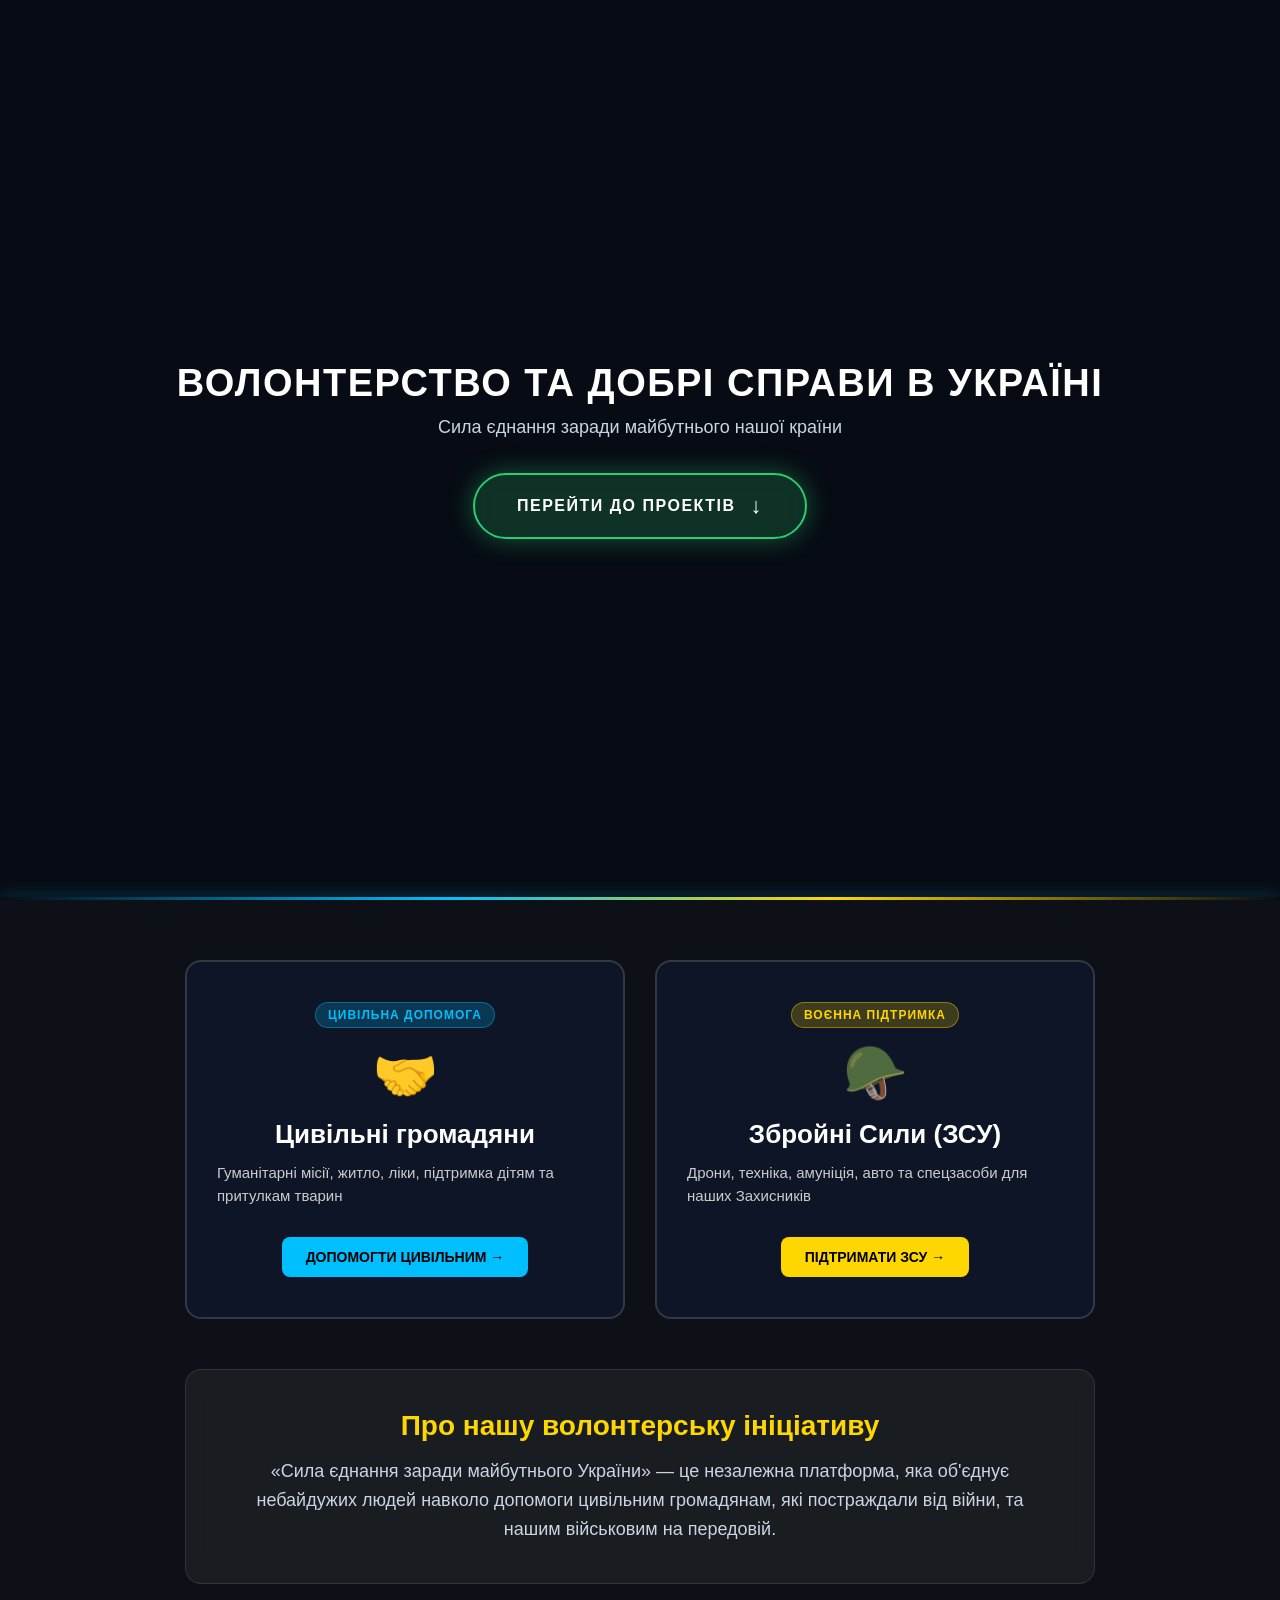
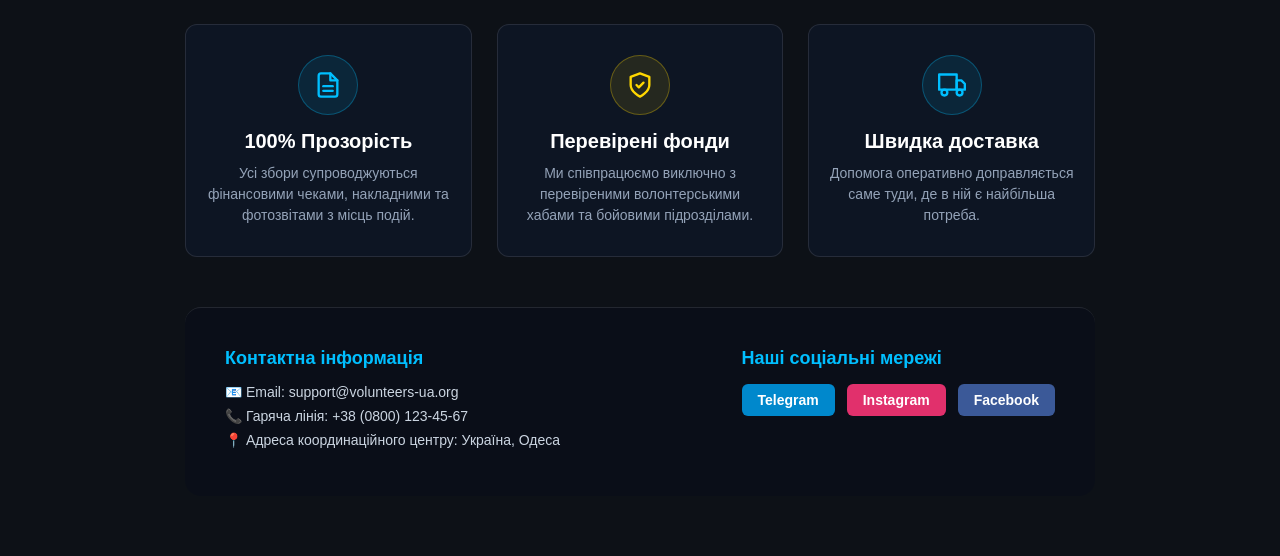
==== index.html @ 137ff2c7 "Add the main site" ====
<!DOCTYPE html>
<html lang="uk">
<head>
    <meta charset="UTF-8">
    <meta name="viewport" content="width=device-width, initial-scale=1.0">
    <title>Волонтерство та добрі справи в Україні</title>
    <link rel="stylesheet" href="style.css">
</head>
<body>

    <section class="hero-section">
        <div class="video-container">
            <iframe src="https://www.youtube.com/embed/ZQvQkQP77g0?autoplay=1&mute=1&loop=1&playlist=ZQvQkQP77g0&controls=0&showinfo=0&rel=0&iv_load_policy=3&disablekb=1" title="Відео підтримки" frameborder="0" allow="accelerometer; autoplay; clipboard-write; encrypted-media; gyroscope; picture-in-picture" allowfullscreen></iframe>
        </div>
        <div class="video-overlay"></div>
        <div class="hero-content">
            <h1>ВОЛОНТЕРСТВО ТА ДОБРІ СПРАВИ В УКРАЇНІ</h1>
            <p>Сила єднання заради майбутнього нашої країни</p>
            
            <a href="#main-content" class="scroll-down-btn">
                <span>ПЕРЕЙТИ ДО ПРОЕКТІВ</span>
                <div class="scroll-arrow-icon">↓</div>
            </a>
        </div>

        <div class="section-divider"></div>
    </section>

    <div id="main-content" class="about-project-section">
        
        <!-- Боковые фиксированные фотопанели -->
        <div class="side-image left-side-img"></div>
        <div class="side-image right-side-img"></div>

        <div class="choice-container">
            <a href="civilian.html" class="choice-card civilian">
                <div class="card-badge">ЦИВІЛЬНА ДОПОМОГА</div>
                <div class="choice-icon">🤝</div>
                <h2>Цивільні громадяни</h2>
                <p>Гуманітарні місії, житло, ліки, підтримка дітям та притулкам тварин</p>
                <span class="btn-choice">ДОПОМОГТИ ЦИВІЛЬНИМ →</span>
            </a>

            <a href="military.html" class="choice-card military">
                <div class="card-badge gold">ВОЄННА ПІДТРИМКА</div>
                <div class="choice-icon">🪖</div>
                <h2>Збройні Сили (ЗСУ)</h2>
                <p>Дрони, техніка, амуніція, авто та спецзасоби для наших Захисників</p>
                <span class="btn-choice gold">ПІДТРИМАТИ ЗСУ →</span>
            </a>
        </div>

        <div class="project-info-card">
            <h2>Про нашу волонтерську ініціативу</h2>
            <p class="project-mission">«Сила єднання заради майбутнього України» — це незалежна платформа, яка об'єднує небайдужих людей навколо допомоги цивільним громадянам, які постраждали від війни, та нашим військовим на передовій.</p>
        </div>

        <div class="trust-features-grid">
            <div class="trust-box">
                <div class="trust-icon-wrapper">
                    <svg class="trust-svg" viewBox="0 0 24 24" fill="none" stroke="currentColor" stroke-width="2" stroke-linecap="round" stroke-linejoin="round">
                        <path d="M14 2H6a2 2 0 0 0-2 2v16a2 2 0 0 0 2 2h12a2 2 0 0 0 2-2V8z"></path>
                        <polyline points="14 2 14 8 20 8"></polyline>
                        <line x1="16" y1="13" x2="8" y2="13"></line>
                        <line x1="16" y1="17" x2="8" y2="17"></line>
                    </svg>
                </div>
                <h3>100% Прозорість</h3>
                <p>Усі збори супроводжуються фінансовими чеками, накладними та фотозвітами з місць подій.</p>
            </div>

            <div class="trust-box">
                <div class="trust-icon-wrapper gold-theme">
                    <svg class="trust-svg" viewBox="0 0 24 24" fill="none" stroke="currentColor" stroke-width="2" stroke-linecap="round" stroke-linejoin="round">
                        <path d="M12 22s8-4 8-10V5l-8-3-8 3v7c0 6 8 10 8 10z"></path>
                        <polyline points="9 12 11 14 15 10"></polyline>
                    </svg>
                </div>
                <h3>Перевірені фонди</h3>
                <p>Ми співпрацюємо виключно з перевіреними волонтерськими хабами та бойовими підрозділами.</p>
            </div>

            <div class="trust-box">
                <div class="trust-icon-wrapper">
                    <svg class="trust-svg" viewBox="0 0 24 24" fill="none" stroke="currentColor" stroke-width="2" stroke-linecap="round" stroke-linejoin="round">
                        <rect x="1" y="3" width="15" height="13"></rect>
                        <polygon points="16 8 20 8 23 11 23 16 16 16 16 8"></polygon>
                        <circle cx="5.5" cy="18.5" r="2.5"></circle>
                        <circle cx="18.5" cy="18.5" r="2.5"></circle>
                    </svg>
                </div>
                <h3>Швидка доставка</h3>
                <p>Допомога оперативно доправляється саме туди, де в ній є найбільша потреба.</p>
            </div>
        </div>

        <footer class="site-footer">
            <div class="footer-col">
                <h3>Контактна інформація</h3>
                <p>📧 Email: support@volunteers-ua.org</p>
                <p>📞 Гаряча лінія: +38 (0800) 123-45-67</p>
                <p>📍 Адреса координаційного центру: Україна, Одеса</p>
            </div>
            <div class="footer-col">
                <h3>Наші соціальні мережі</h3>
                <div class="social-links">
                    <a href="#" class="social-btn telegram">Telegram</a>
                    <a href="#" class="social-btn instagram">Instagram</a>
                    <a href="#" class="social-btn facebook">Facebook</a>
                </div>
            </div>
        </footer>

    </div>

</body>
</html>
---- style.css ----
* {
    box-sizing: border-box;
    margin: 0;
    padding: 0;
}

html {
    scroll-behavior: smooth;
}

body {
    font-family: 'Segoe UI', Tahoma, Geneva, Verdana, sans-serif;
    background-color: #0d1117;
    color: #fff;
    overflow-x: hidden;
}

.hero-section {
    position: relative;
    width: 100%;
    min-height: 100vh;
    display: flex;
    flex-direction: column;
    justify-content: center;
    align-items: center;
    text-align: center;
    padding: 40px 20px;
    background-color: #000;
    overflow: hidden;
}

.video-container {
    position: absolute;
    top: 50%;
    left: 50%;
    transform: translate(-50%, -50%);
    width: 100vw;
    height: 56.25vw;
    min-height: 100%;
    min-width: 177.77vh;
    pointer-events: none;
    z-index: 0;
}

.video-container iframe {
    width: 100%;
    height: 100%;
}

.video-overlay {
    position: absolute;
    top: 0;
    left: 0;
    width: 100%;
    height: 100%;
    background: rgba(10, 16, 26, 0.78);
    z-index: 1;
}

.hero-content {
    position: relative;
    z-index: 2;
    max-width: 1200px;
    width: 100%;
}

.hero-content h1 {
    font-size: 38px;
    margin-bottom: 12px;
    letter-spacing: 1.5px;
    text-transform: uppercase;
}

.hero-content p {
    font-size: 18px;
    color: #cbd5e1;
    margin-bottom: 35px;
}

.scroll-down-btn {
    display: inline-flex;
    align-items: center;
    gap: 15px;
    padding: 18px 42px;
    background: rgba(46, 204, 113, 0.2);
    border: 2px solid #2ecc71;
    color: #fff;
    text-decoration: none;
    border-radius: 40px;
    font-weight: bold;
    font-size: 16px;
    letter-spacing: 1.5px;
    backdrop-filter: blur(10px);
    transition: all 0.3s ease;
    box-shadow: 0 0 25px rgba(46, 204, 113, 0.4);
}

.scroll-arrow-icon {
    font-size: 22px;
    animation: bounceArrow 1.5s infinite;
}

@keyframes bounceArrow {
    0%, 100% { transform: translateY(0); }
    50% { transform: translateY(6px); }
}

.scroll-down-btn:hover {
    background: rgba(46, 204, 113, 0.45);
    box-shadow: 0 0 35px rgba(46, 204, 113, 0.8);
    transform: translateY(-4px);
    border-color: #27ae60;
}

.section-divider {
    position: absolute;
    bottom: 0;
    left: 0;
    width: 100%;
    height: 3px;
    z-index: 3;
    background: linear-gradient(90deg, transparent 0%, #00bfff 35%, #ffd700 65%, transparent 100%);
    box-shadow: 0 0 15px rgba(0, 191, 255, 0.6);
}
.about-project-section {
    position: relative;
    max-width: 950px; 
    margin: 0 auto;
    padding: 60px 20px;
    color: #fff;
}
@keyframes leftSideSlideshow {
    0%, 28% {
        background-image: url('1309804-529399-1287x836.jpg');
        opacity: 0.95;
    }
    31%, 33% {
        opacity: 0.2;
    }
    34%, 61% {
        background-image: url('images.jpg');
        opacity: 0.95;
    }
    64%, 66% {
        opacity: 0.2;
    }
    67%, 97% {
        background-image: url('війна.jpg');
        opacity: 0.95;
    }
    99%, 100% {
        opacity: 0.95;
        background-image: url('1309804-529399-1287x836.jpg');
    }
}
@keyframes rightSideSlideshow {
    0%, 28% {
        background-image: url('4383226683_w1280_h640_4383226683.webp');
        opacity: 0.95;
    }
    31%, 33% {
        opacity: 0.2;
    }
    34%, 61% {
        background-image: url('434002153.webp');
        opacity: 0.95;
    }
    64%, 66% {
        opacity: 0.2;
    }
    67%, 97% {
        background-image: url('vrsou4t0odgo5kuojvh3p1e5mtmgdxtt.webp');
        opacity: 0.95;
    }
    99%, 100% {
        opacity: 0.95;
        background-image: url('4383226683_w1280_h640_4383226683.webp');
    }
}
.side-image {
    position: absolute;
    top: 60px;
    width: 240px;
    height: 850px;
    background-size: cover;
    background-position: center;
    border-radius: 20px;
    border: 2px solid rgba(255, 255, 255, 0.2);
    box-shadow: 0 15px 40px rgba(0,0,0,0.7);
    z-index: 5;
    transition: opacity 0.6s ease-in-out;
}

.left-side-img {
    left: -270px; /* Аккуратный отступ слева от центра */
    border-color: rgba(0, 191, 255, 0.6);
    animation: leftSideSlideshow 12s infinite ease-in-out;
}

.right-side-img {
    right: -270px; /* Аккуратный отступ справа от центра */
    border-color: rgba(255, 215, 0, 0.6);
    animation: rightSideSlideshow 12s infinite ease-in-out;
}

.choice-container {
    display: flex;
    gap: 30px;
    justify-content: center;
    margin-bottom: 50px;
    position: relative;
    z-index: 3;
}

.choice-card {
    flex: 1;
    background: rgba(15, 23, 42, 0.85);
    backdrop-filter: blur(12px);
    border: 2px solid rgba(255, 255, 255, 0.15);
    border-radius: 16px;
    padding: 40px 30px;
    text-decoration: none;
    color: #fff;
    display: flex;
    flex-direction: column;
    align-items: center;
    transition: all 0.4s ease;
}

.choice-card.civilian:hover {
    transform: scale(1.03) translateY(-5px);
    border-color: #00bfff;
    background: rgba(0, 30, 50, 0.9);
    box-shadow: 0 0 35px rgba(0,191,255,0.6);
}

.choice-card.military:hover {
    transform: scale(1.03) translateY(-5px);
    border-color: #ffd700;
    background: rgba(50, 40, 10, 0.9);
    box-shadow: 0 0 35px rgba(255,215,0,0.6);
}

.card-badge {
    font-size: 12px;
    font-weight: bold;
    letter-spacing: 1px;
    background: rgba(0, 191, 255, 0.2);
    color: #00bfff;
    padding: 5px 12px;
    border-radius: 20px;
    margin-bottom: 15px;
    border: 1px solid rgba(0, 191, 255, 0.4);
}

.card-badge.gold {
    background: rgba(255, 215, 0, 0.2);
    color: #ffd700;
    border: 1px solid rgba(255, 215, 0, 0.4);
}

.choice-icon {
    font-size: 52px;
    margin-bottom: 15px;
}

.choice-card h2 {
    font-size: 26px;
    margin-bottom: 12px;
}

.choice-card p {
    font-size: 15px;
    color: #ccc;
    line-height: 1.5;
    margin-bottom: 30px;
}

.btn-choice {
    margin-top: auto;
    padding: 12px 24px;
    background: #00bfff;
    color: #000;
    font-weight: bold;
    border-radius: 8px;
    font-size: 14px;
}

.btn-choice.gold {
    background: #ffd700;
}

.project-info-card {
    background: rgba(255, 255, 255, 0.05);
    backdrop-filter: blur(12px);
    border: 1px solid rgba(255, 255, 255, 0.1);
    border-radius: 16px;
    padding: 40px;
    text-align: center;
    margin-bottom: 40px;
}

.project-info-card h2 {
    font-size: 28px;
    margin-bottom: 15px;
    color: #ffd700;
}

.project-mission {
    font-size: 18px;
    color: #cbd5e1;
    line-height: 1.6;
    max-width: 900px;
    margin: 0 auto;
}

.trust-features-grid {
    display: flex;
    gap: 25px;
    margin-bottom: 50px;
}

.trust-box {
    flex: 1;
    background: rgba(15, 23, 42, 0.7);
    border: 1px solid rgba(255, 255, 255, 0.1);
    border-radius: 12px;
    padding: 30px 20px;
    text-align: center;
}

.trust-icon-wrapper {
    width: 60px;
    height: 60px;
    margin: 0 auto 15px auto;
    background: rgba(0, 191, 255, 0.1);
    border: 1px solid rgba(0, 191, 255, 0.3);
    border-radius: 50%;
    display: flex;
    align-items: center;
    justify-content: center;
    transition: 0.3s ease;
}

.trust-icon-wrapper.gold-theme {
    background: rgba(255, 215, 0, 0.1);
    border: 1px solid rgba(255, 215, 0, 0.3);
}

.trust-svg {
    width: 28px;
    height: 28px;
    stroke: #00bfff;
}

.gold-theme .trust-svg {
    stroke: #ffd700;
}

.trust-box:hover .trust-icon-wrapper {
    transform: scale(1.1);
    box-shadow: 0 0 20px rgba(0, 191, 255, 0.4);
}

.trust-box:hover .gold-theme {
    box-shadow: 0 0 20px rgba(255, 215, 0, 0.4);
}

.trust-box h3 {
    font-size: 20px;
    margin-bottom: 10px;
}

.trust-box p {
    font-size: 14px;
    color: #94a3b8;
    line-height: 1.5;
}

.site-footer {
    display: flex;
    justify-content: space-between;
    background: rgba(10, 15, 25, 0.9);
    border-top: 1px solid rgba(255, 255, 255, 0.1);
    padding: 40px;
    border-radius: 16px;
    gap: 30px;
}

.footer-col h3 {
    font-size: 18px;
    margin-bottom: 15px;
    color: #00bfff;
}

.footer-col p {
    font-size: 14px;
    color: #cbd5e1;
    margin-bottom: 8px;
}

.social-links {
    display: flex;
    gap: 12px;
}

.social-btn {
    text-decoration: none;
    padding: 8px 16px;
    border-radius: 6px;
    font-size: 14px;
    font-weight: bold;
    color: #fff;
    transition: 0.3s;
}

.social-btn.telegram { background-color: #0088cc; }
.social-btn.instagram { background-color: #e1306c; }
.social-btn.facebook { background-color: #3b5998; }

.social-btn:hover {
    opacity: 0.85;
    transform: translateY(-2px);
}

/* Снизили порог до 1400px, чтобы картинки держались на экранах ноутбуков при 100% */
@media screen and (max-width: 1400px) {
    .side-image {
        display: none;
    }
}

@media screen and (max-width: 768px) {
    .choice-container,
    .trust-features-grid,
    .site-footer {
        flex-direction: column;
    }
}
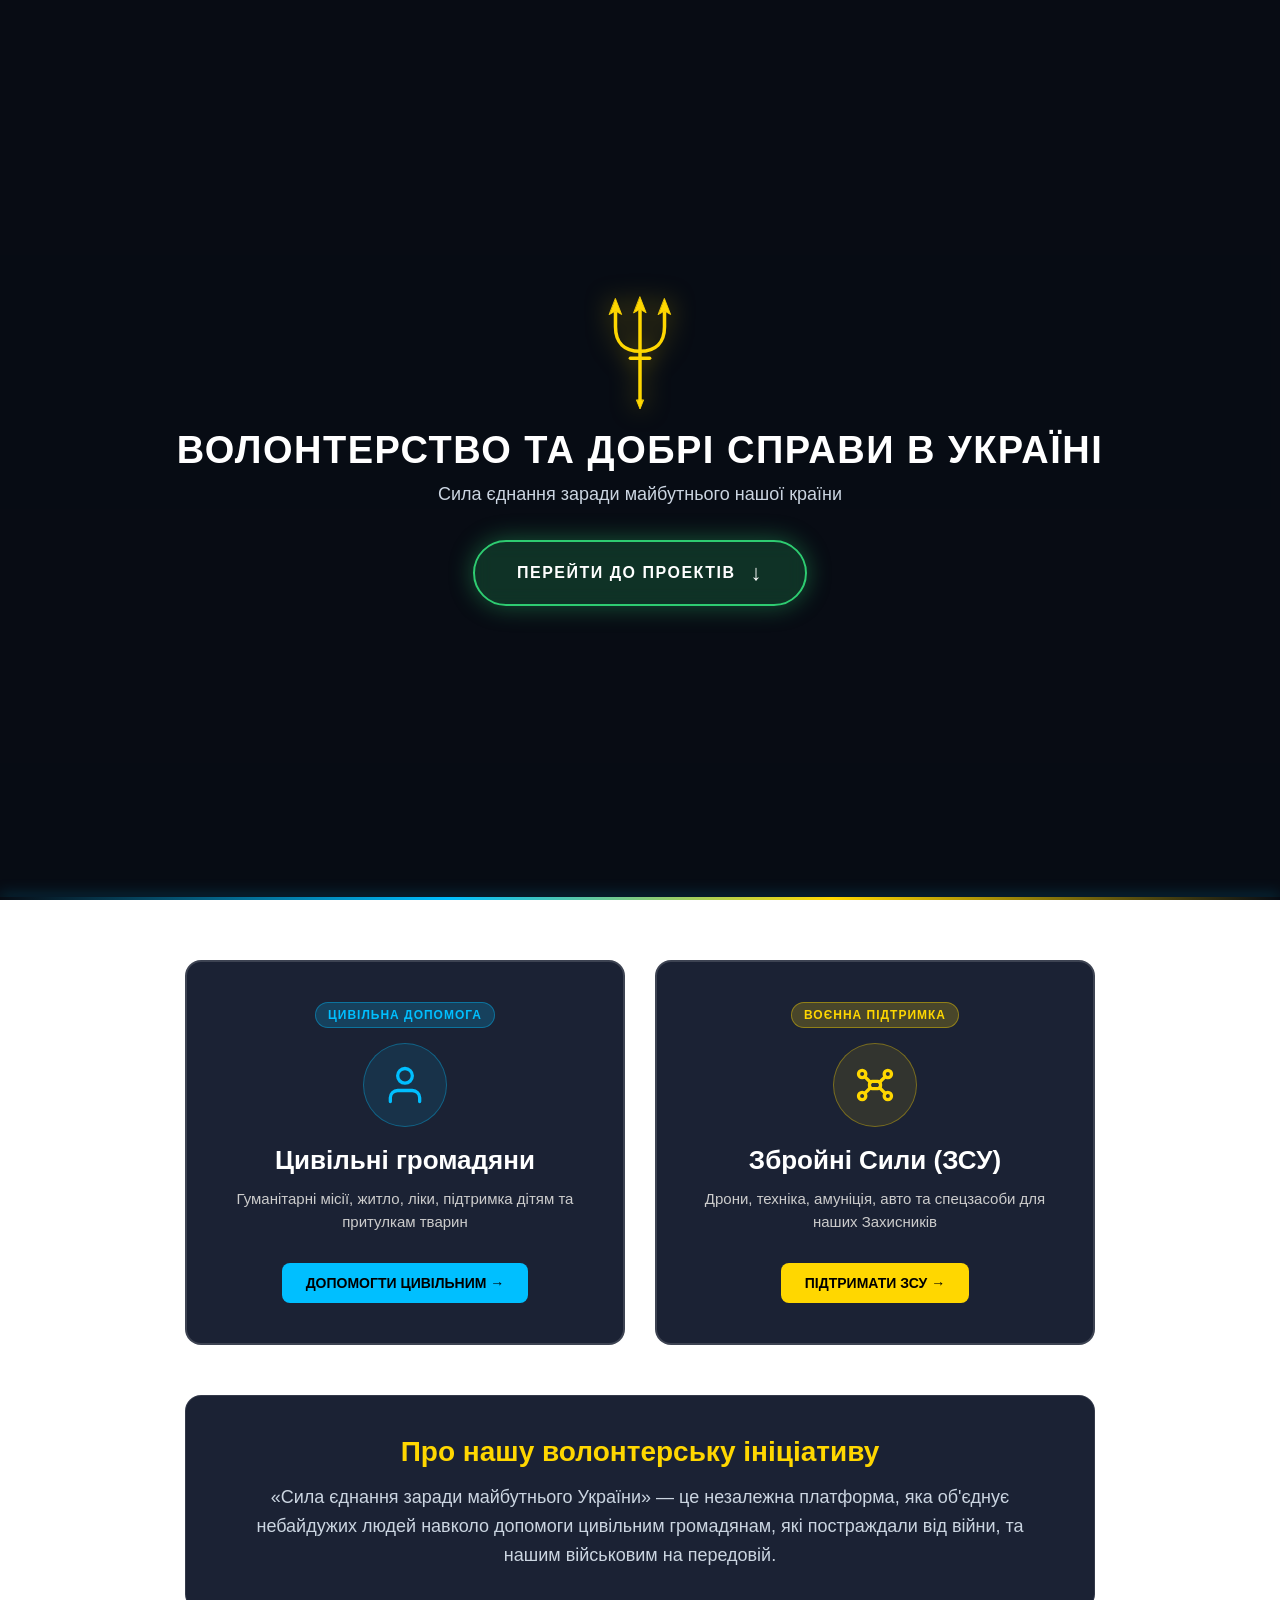
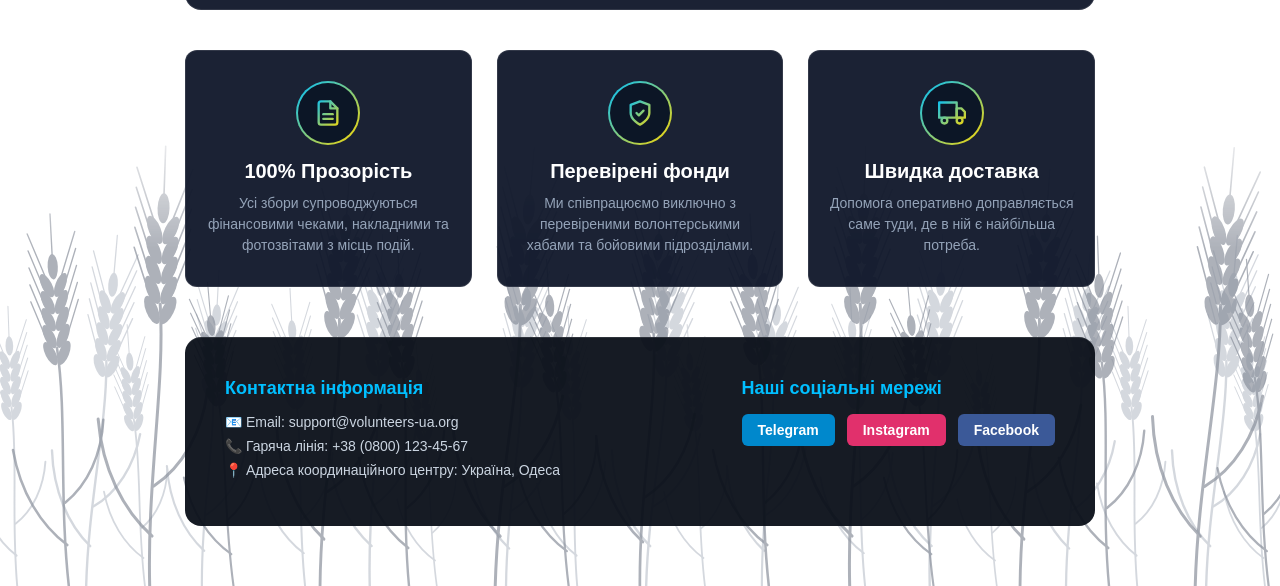
==== commit ff0a3aa3: "Update project: side image sliders and styles finalized" ====
--- a/index.html
+++ b/index.html
@@ -10,13 +10,28 @@
 
     <section class="hero-section">
         <div class="video-container">
-            <iframe src="https://www.youtube.com/embed/ZQvQkQP77g0?autoplay=1&mute=1&loop=1&playlist=ZQvQkQP77g0&controls=0&showinfo=0&rel=0&iv_load_policy=3&disablekb=1" title="Відео підтримки" frameborder="0" allow="accelerometer; autoplay; clipboard-write; encrypted-media; gyroscope; picture-in-picture" allowfullscreen></iframe>
+            <video class="hero-video" src="videoplayback.mp4" autoplay muted loop playsinline></video>
+            <div class="video-shield"></div>
+            <div class="video-loader-plug"></div>
         </div>
+
         <div class="video-overlay"></div>
         <div class="hero-content">
+            <div class="hero-emblem">
+                <svg viewBox="0 0 80 132" fill="none" stroke="currentColor" stroke-width="4" stroke-linecap="round" stroke-linejoin="round" aria-label="Тризуб">
+                    <path d="M40 18V122"></path>
+                    <path d="M40 64C22 64 12 54 12 36V20"></path>
+                    <path d="M40 64C58 64 68 54 68 36V20"></path>
+                    <path d="M29 72H51"></path>
+                    <path d="M40 2L47 20L40 16L33 20Z" fill="currentColor" stroke-width="1"></path>
+                    <path d="M12 4L19 22L12 18L5 22Z" fill="currentColor" stroke-width="1"></path>
+                    <path d="M68 4L75 22L68 18L61 22Z" fill="currentColor" stroke-width="1"></path>
+                    <path d="M36 120L40 130L44 120Z" fill="currentColor" stroke-width="1"></path>
+                </svg>
+            </div>
             <h1>ВОЛОНТЕРСТВО ТА ДОБРІ СПРАВИ В УКРАЇНІ</h1>
             <p>Сила єднання заради майбутнього нашої країни</p>
-            
+
             <a href="#main-content" class="scroll-down-btn">
                 <span>ПЕРЕЙТИ ДО ПРОЕКТІВ</span>
                 <div class="scroll-arrow-icon">↓</div>
@@ -27,23 +42,47 @@
     </section>
 
     <div id="main-content" class="about-project-section">
-        
-        <!-- Боковые фиксированные фотопанели -->
-        <div class="side-image left-side-img"></div>
-        <div class="side-image right-side-img"></div>
+
+        <div class="wheat-bg">
+            <div class="wheat-layer wheat-back"></div>
+            <div class="wheat-layer wheat-front"></div>
+        </div>
+
+        <div class="side-image left-side-img">
+            <img src="b7m7uj---c1250x656x0sx23s--9a4e9109241ed51bf35db91b000b8a39.jpg" class="slide" style="--i:0; --dir:1;">
+            <img src="Картинка-волонтерство.jpg" class="slide" style="--i:1; --dir:1;">
+        </div>
+
+        <div class="side-image right-side-img">
+            <img src="434002153.png" class="slide" style="--i:0; --dir:-1;">
+            <img src="4340021.png" class="slide" style="--i:1; --dir:-1;">
+        </div>
 
         <div class="choice-container">
             <a href="civilian.html" class="choice-card civilian">
                 <div class="card-badge">ЦИВІЛЬНА ДОПОМОГА</div>
-                <div class="choice-icon">🤝</div>
+                <div class="choice-icon-circle">
+                    <svg class="choice-svg" viewBox="0 0 24 24" fill="none" stroke="currentColor" stroke-width="1.8" stroke-linecap="round" stroke-linejoin="round">
+                        <path d="M20 21v-2a4 4 0 0 0-4-4H8a4 4 0 0 0-4 4v2"></path>
+                        <circle cx="12" cy="7" r="4"></circle>
+                    </svg>
+                </div>
                 <h2>Цивільні громадяни</h2>
                 <p>Гуманітарні місії, житло, ліки, підтримка дітям та притулкам тварин</p>
                 <span class="btn-choice">ДОПОМОГТИ ЦИВІЛЬНИМ →</span>
             </a>
-
             <a href="military.html" class="choice-card military">
                 <div class="card-badge gold">ВОЄННА ПІДТРИМКА</div>
-                <div class="choice-icon">🪖</div>
+                <div class="choice-icon-circle gold-theme">
+                    <svg class="choice-svg" viewBox="0 0 24 24" fill="none" stroke="currentColor" stroke-width="1.8" stroke-linecap="round" stroke-linejoin="round">
+                        <rect x="9" y="10" width="6" height="4" rx="1.5"></rect>
+                        <path d="M9.5 10.5L6.4 7.4M14.5 10.5l3.1-3.1M9.5 13.5l-3.1 3.1M14.5 13.5l3.1 3.1"></path>
+                        <circle cx="5" cy="6" r="2"></circle>
+                        <circle cx="19" cy="6" r="2"></circle>
+                        <circle cx="5" cy="18" r="2"></circle>
+                        <circle cx="19" cy="18" r="2"></circle>
+                    </svg>
+                </div>
                 <h2>Збройні Сили (ЗСУ)</h2>
                 <p>Дрони, техніка, амуніція, авто та спецзасоби для наших Захисників</p>
                 <span class="btn-choice gold">ПІДТРИМАТИ ЗСУ →</span>
@@ -55,10 +94,19 @@
             <p class="project-mission">«Сила єднання заради майбутнього України» — це незалежна платформа, яка об'єднує небайдужих людей навколо допомоги цивільним громадянам, які постраждали від війни, та нашим військовим на передовій.</p>
         </div>
 
+        <svg width="0" height="0" style="position:absolute" aria-hidden="true">
+            <defs>
+                <linearGradient id="uaGradient" gradientUnits="userSpaceOnUse" x1="0" y1="0" x2="24" y2="24">
+                    <stop offset="0%" stop-color="#00bfff"/>
+                    <stop offset="100%" stop-color="#ffd700"/>
+                </linearGradient>
+            </defs>
+        </svg>
+
         <div class="trust-features-grid">
             <div class="trust-box">
                 <div class="trust-icon-wrapper">
-                    <svg class="trust-svg" viewBox="0 0 24 24" fill="none" stroke="currentColor" stroke-width="2" stroke-linecap="round" stroke-linejoin="round">
+                    <svg class="trust-svg" viewBox="0 0 24 24" fill="none" stroke-width="2" stroke-linecap="round" stroke-linejoin="round">
                         <path d="M14 2H6a2 2 0 0 0-2 2v16a2 2 0 0 0 2 2h12a2 2 0 0 0 2-2V8z"></path>
                         <polyline points="14 2 14 8 20 8"></polyline>
                         <line x1="16" y1="13" x2="8" y2="13"></line>
@@ -70,8 +118,8 @@
             </div>
 
             <div class="trust-box">
-                <div class="trust-icon-wrapper gold-theme">
-                    <svg class="trust-svg" viewBox="0 0 24 24" fill="none" stroke="currentColor" stroke-width="2" stroke-linecap="round" stroke-linejoin="round">
+                <div class="trust-icon-wrapper">
+                    <svg class="trust-svg" viewBox="0 0 24 24" fill="none" stroke-width="2" stroke-linecap="round" stroke-linejoin="round">
                         <path d="M12 22s8-4 8-10V5l-8-3-8 3v7c0 6 8 10 8 10z"></path>
                         <polyline points="9 12 11 14 15 10"></polyline>
                     </svg>
@@ -82,7 +130,7 @@
 
             <div class="trust-box">
                 <div class="trust-icon-wrapper">
-                    <svg class="trust-svg" viewBox="0 0 24 24" fill="none" stroke="currentColor" stroke-width="2" stroke-linecap="round" stroke-linejoin="round">
+                    <svg class="trust-svg" viewBox="0 0 24 24" fill="none" stroke-width="2" stroke-linecap="round" stroke-linejoin="round">
                         <rect x="1" y="3" width="15" height="13"></rect>
                         <polygon points="16 8 20 8 23 11 23 16 16 16 16 8"></polygon>
                         <circle cx="5.5" cy="18.5" r="2.5"></circle>
@@ -110,8 +158,6 @@
                 </div>
             </div>
         </footer>
-
     </div>
-
 </body>
 </html>
--- a/style.css
+++ b/style.css
@@ -30,21 +30,57 @@
 }
 
 .video-container {
+    --video-length: 91.4s;
+    --video-delay: 0s;
     position: absolute;
     top: 50%;
     left: 50%;
     transform: translate(-50%, -50%);
     width: 100vw;
     height: 56.25vw;
-    min-height: 100%;
+    min-height: 120%;
     min-width: 177.77vh;
     pointer-events: none;
     z-index: 0;
-}
-
-.video-container iframe {
+    overflow: hidden;
+}
+
+.video-container video {
     width: 100%;
     height: 100%;
+    object-fit: cover;
+    transform: scale(1.15);
+    pointer-events: none;
+}
+
+.video-shield {
+    position: absolute;
+    top: 0;
+    left: 0;
+    width: 100%;
+    height: 100%;
+    z-index: 2;
+    pointer-events: none;
+}
+
+.video-loader-plug {
+    position: absolute;
+    top: 0;
+    left: 0;
+    width: 100%;
+    height: 100%;
+    background-color: #000;
+    z-index: 10;
+    pointer-events: none;
+    animation: videoFade var(--video-length) linear var(--video-delay) infinite;
+    animation-fill-mode: backwards;
+}
+
+@keyframes videoFade {
+    0%     { opacity: 1; animation-timing-function: ease-in-out; }
+    2.2%   { opacity: 0; }
+    97.8%  { opacity: 0; animation-timing-function: ease-in-out; }
+    100%   { opacity: 1; }
 }
 
 .video-overlay {
@@ -62,6 +98,19 @@
     z-index: 2;
     max-width: 1200px;
     width: 100%;
+}
+
+.hero-emblem {
+    width: 70px;
+    height: 116px;
+    margin: 0 auto 18px auto;
+    color: #ffd700;
+    filter: drop-shadow(0 0 12px rgba(255, 215, 0, 0.5));
+}
+
+.hero-emblem svg {
+    width: 100%;
+    height: 100%;
 }
 
 .hero-content h1 {
@@ -122,85 +171,77 @@
     background: linear-gradient(90deg, transparent 0%, #00bfff 35%, #ffd700 65%, transparent 100%);
     box-shadow: 0 0 15px rgba(0, 191, 255, 0.6);
 }
+
 .about-project-section {
     position: relative;
-    max-width: 950px; 
+    max-width: 950px;
     margin: 0 auto;
     padding: 60px 20px;
     color: #fff;
-}
-@keyframes leftSideSlideshow {
-    0%, 28% {
-        background-image: url('1309804-529399-1287x836.jpg');
-        opacity: 0.95;
-    }
-    31%, 33% {
-        opacity: 0.2;
-    }
-    34%, 61% {
-        background-image: url('images.jpg');
-        opacity: 0.95;
-    }
-    64%, 66% {
-        opacity: 0.2;
-    }
-    67%, 97% {
-        background-image: url('війна.jpg');
-        opacity: 0.95;
-    }
-    99%, 100% {
-        opacity: 0.95;
-        background-image: url('1309804-529399-1287x836.jpg');
-    }
-}
-@keyframes rightSideSlideshow {
-    0%, 28% {
-        background-image: url('4383226683_w1280_h640_4383226683.webp');
-        opacity: 0.95;
-    }
-    31%, 33% {
-        opacity: 0.2;
-    }
-    34%, 61% {
-        background-image: url('434002153.webp');
-        opacity: 0.95;
-    }
-    64%, 66% {
-        opacity: 0.2;
-    }
-    67%, 97% {
-        background-image: url('vrsou4t0odgo5kuojvh3p1e5mtmgdxtt.webp');
-        opacity: 0.95;
-    }
-    99%, 100% {
-        opacity: 0.95;
-        background-image: url('4383226683_w1280_h640_4383226683.webp');
-    }
-}
+    isolation: isolate;
+    view-timeline-name: --main;
+    view-timeline-axis: block;
+}
+
 .side-image {
+    --n: 2;
+    --step: 3s;
     position: absolute;
     top: 60px;
-    width: 240px;
-    height: 850px;
-    background-size: cover;
-    background-position: center;
+    width: 465px;
+    height: 936px;
     border-radius: 20px;
     border: 2px solid rgba(255, 255, 255, 0.2);
     box-shadow: 0 15px 40px rgba(0,0,0,0.7);
+    overflow: hidden;
+    background: #0d1117;
     z-index: 5;
-    transition: opacity 0.6s ease-in-out;
-}
-
-.left-side-img {
-    left: -270px; /* Аккуратный отступ слева от центра */
-    border-color: rgba(0, 191, 255, 0.6);
-    animation: leftSideSlideshow 12s infinite ease-in-out;
-}
-
-.right-side-img {
-    right: -270px; /* Аккуратный отступ справа от центра */
-    border-color: rgba(255, 215, 0, 0.6);
-    animation: rightSideSlideshow 12s infinite ease-in-out;
+}
+
+.left-side-img  { left: -456px;  border-color: rgba(0, 191, 255, 0.6); }
+.right-side-img { right: -456px; border-color: rgba(255, 215, 0, 0.6); }
+
+@keyframes panelFromLeft {
+    from { opacity: 0; transform: translateX(-350px); }
+    to   { opacity: 1; transform: translateX(0); }
+}
+
+@keyframes panelFromRight {
+    from { opacity: 0; transform: translateX(350px); }
+    to   { opacity: 1; transform: translateX(0); }
+}
+
+@supports (animation-timeline: view()) {
+    .left-side-img {
+        animation: panelFromLeft linear both;
+        animation-timeline: --main;
+        animation-range: entry 0% entry 100%;
+    }
+
+    .right-side-img {
+        animation: panelFromRight linear both;
+        animation-timeline: --main;
+        animation-range: entry 0% entry 100%;
+    }
+}
+
+.slide {
+    position: absolute;
+    inset: 0;
+    width: 100%;
+    height: 100%;
+    object-fit: cover;
+    opacity: 0;
+    animation: slideShow2 calc(var(--n) * var(--step)) ease-in-out infinite;
+    animation-delay: calc(var(--i) * var(--step));
+}
+
+@keyframes slideShow2 {
+    0%      { opacity: 0; transform: translateX(calc(var(--dir) * -40px)); }
+    15%     { opacity: 1; transform: translateX(0); }
+    50%     { opacity: 1; transform: translateX(0); }
+    65%     { opacity: 0; transform: translateX(calc(var(--dir) * 40px)); }
+    100%    { opacity: 0; transform: translateX(calc(var(--dir) * 40px)); }
 }
 
 .choice-container {
@@ -224,6 +265,7 @@
     display: flex;
     flex-direction: column;
     align-items: center;
+    text-align: center;
     transition: all 0.4s ease;
 }
 
@@ -259,9 +301,39 @@
     border: 1px solid rgba(255, 215, 0, 0.4);
 }
 
-.choice-icon {
-    font-size: 52px;
-    margin-bottom: 15px;
+.choice-icon-circle {
+    width: 84px;
+    height: 84px;
+    margin-bottom: 18px;
+    background: rgba(0, 191, 255, 0.1);
+    border: 1px solid rgba(0, 191, 255, 0.35);
+    border-radius: 50%;
+    display: flex;
+    align-items: center;
+    justify-content: center;
+    color: #00bfff;
+    transition: 0.3s ease;
+}
+
+.choice-icon-circle.gold-theme {
+    background: rgba(255, 215, 0, 0.1);
+    border: 1px solid rgba(255, 215, 0, 0.35);
+    color: #ffd700;
+}
+
+.choice-svg {
+    width: 44px;
+    height: 44px;
+}
+
+.choice-card.civilian:hover .choice-icon-circle {
+    transform: scale(1.1);
+    box-shadow: 0 0 22px rgba(0, 191, 255, 0.5);
+}
+
+.choice-card.military:hover .choice-icon-circle {
+    transform: scale(1.1);
+    box-shadow: 0 0 22px rgba(255, 215, 0, 0.5);
 }
 
 .choice-card h2 {
@@ -330,40 +402,29 @@
 }
 
 .trust-icon-wrapper {
-    width: 60px;
-    height: 60px;
+    width: 64px;
+    height: 64px;
     margin: 0 auto 15px auto;
-    background: rgba(0, 191, 255, 0.1);
-    border: 1px solid rgba(0, 191, 255, 0.3);
+    border: 2px solid transparent;
     border-radius: 50%;
+    background:
+        linear-gradient(#0c1626, #0c1626) padding-box,
+        linear-gradient(135deg, #00bfff, #ffd700) border-box;
     display: flex;
     align-items: center;
     justify-content: center;
     transition: 0.3s ease;
 }
 
-.trust-icon-wrapper.gold-theme {
-    background: rgba(255, 215, 0, 0.1);
-    border: 1px solid rgba(255, 215, 0, 0.3);
-}
-
 .trust-svg {
     width: 28px;
     height: 28px;
-    stroke: #00bfff;
-}
-
-.gold-theme .trust-svg {
-    stroke: #ffd700;
+    stroke: url(#uaGradient);
 }
 
 .trust-box:hover .trust-icon-wrapper {
     transform: scale(1.1);
-    box-shadow: 0 0 20px rgba(0, 191, 255, 0.4);
-}
-
-.trust-box:hover .gold-theme {
-    box-shadow: 0 0 20px rgba(255, 215, 0, 0.4);
+    box-shadow: 0 0 18px rgba(0, 191, 255, 0.45), 0 0 28px rgba(255, 215, 0, 0.3);
 }
 
 .trust-box h3 {
@@ -423,8 +484,53 @@
     transform: translateY(-2px);
 }
 
-/* Снизили порог до 1400px, чтобы картинки держались на экранах ноутбуков при 100% */
-@media screen and (max-width: 1400px) {
+.wheat-bg {
+    --wheat: url("data:image/svg+xml;utf8,<svg xmlns='http://www.w3.org/2000/svg' xmlns:xlink='http://www.w3.org/1999/xlink' viewBox='0 0 700 460'><defs><g id='w'><g fill='none' stroke='%231a3a6e' stroke-linecap='round'><path stroke-width='3' d='M0 0C-8 -110 8 -210 0 -292'/><path stroke-width='3' d='M0 -60C-30 -85 -52 -125 -58 -175'/><path stroke-width='3' d='M0 -110C28 -130 46 -165 50 -205'/><g stroke-width='1.6'><path d='M-10 -298L-28 -348M10 -298L28 -348M-10 -318L-28 -368M10 -318L28 -368M-10 -338L-28 -388M10 -338L28 -388M-10 -358L-28 -408M10 -358L28 -408M-10 -378L-28 -428M10 -378L28 -428M0 -402L0 -450'/></g></g><g fill='%231a3a6e'><ellipse cx='-8' cy='-286' rx='6' ry='15' transform='rotate(-24 -8 -286)'/><ellipse cx='8' cy='-286' rx='6' ry='15' transform='rotate(24 8 -286)'/><ellipse cx='-8' cy='-306' rx='6' ry='15' transform='rotate(-24 -8 -306)'/><ellipse cx='8' cy='-306' rx='6' ry='15' transform='rotate(24 8 -306)'/><ellipse cx='-8' cy='-326' rx='6' ry='15' transform='rotate(-24 -8 -326)'/><ellipse cx='8' cy='-326' rx='6' ry='15' transform='rotate(24 8 -326)'/><ellipse cx='-8' cy='-346' rx='6' ry='15' transform='rotate(-24 -8 -346)'/><ellipse cx='8' cy='-346' rx='6' ry='15' transform='rotate(24 8 -346)'/><ellipse cx='-8' cy='-366' rx='6' ry='15' transform='rotate(-24 -8 -366)'/><ellipse cx='8' cy='-366' rx='6' ry='15' transform='rotate(24 8 -366)'/><ellipse cx='0' cy='-388' rx='6' ry='15'/></g></g></defs><use xlink:href='%23w' transform='translate(70 470) scale(.85) rotate(-3)'/><use xlink:href='%23w' transform='translate(150 470) scale(1) rotate(2)'/><use xlink:href='%23w' transform='translate(235 470) scale(.7) rotate(-5)'/><use xlink:href='%23w' transform='translate(320 470) scale(.95) rotate(4)'/><use xlink:href='%23w' transform='translate(410 470) scale(.8) rotate(-2)'/><use xlink:href='%23w' transform='translate(495 470) scale(1) rotate(5)'/><use xlink:href='%23w' transform='translate(570 470) scale(.75) rotate(-4)'/><use xlink:href='%23w' transform='translate(640 470) scale(.9) rotate(3)'/></svg>");
+    position: absolute;
+    bottom: 0;
+    left: 50%;
+    margin-left: -50vw;
+    width: 100vw;
+    height: 480px;
+    z-index: -1;
+    pointer-events: none;
+    overflow: hidden;
+    -webkit-mask-image: linear-gradient(to top, #000 70%, transparent 100%);
+    mask-image: linear-gradient(to top, #000 70%, transparent 100%);
+}
+
+.wheat-layer {
+    position: absolute;
+    inset: 0;
+    background-image: var(--wheat);
+    background-repeat: repeat-x;
+    background-position: left bottom;
+    transform-origin: bottom center;
+}
+
+.wheat-back {
+    background-size: 560px auto;
+    background-position: 250px bottom;
+    opacity: 0.35;
+    animation: wheatSway 7s ease-in-out infinite;
+}
+
+.wheat-front {
+    background-size: 700px auto;
+    opacity: 0.6;
+    animation: wheatSway 5s ease-in-out infinite reverse;
+}
+
+@keyframes wheatSway {
+    0%, 100% { transform: skewX(-1.2deg); }
+    50%      { transform: skewX(1.2deg); }
+}
+
+@media (prefers-reduced-motion: reduce) {
+    .wheat-layer { animation: none; }
+}
+
+@media screen and (max-width: 1880px) {
     .side-image {
         display: none;
     }
@@ -436,4 +542,49 @@
     .site-footer {
         flex-direction: column;
     }
+}
+body {
+    background-color: #fff;
+}
+
+.choice-card {
+    background: rgba(15, 23, 42, 0.95);
+}
+
+.project-info-card {
+    background: rgba(15, 23, 42, 0.95);
+}
+
+.trust-box {
+    background: rgba(15, 23, 42, 0.95);
+}
+
+.site-footer {
+    background: rgba(10, 15, 25, 0.95);
+}
+
+.wheat-layer {
+    background-image: none;
+    -webkit-mask-image: var(--wheat);
+    mask-image: var(--wheat);
+    -webkit-mask-repeat: repeat-x;
+    mask-repeat: repeat-x;
+}
+
+.wheat-back {
+    background-color: #b8bec8;
+    opacity: 0.6;
+    -webkit-mask-size: 560px auto;
+    mask-size: 560px auto;
+    -webkit-mask-position: 250px bottom;
+    mask-position: 250px bottom;
+}
+
+.wheat-front {
+    background-color: #8a909c;
+    opacity: 0.7;
+    -webkit-mask-size: 700px auto;
+    mask-size: 700px auto;
+    -webkit-mask-position: left bottom;
+    mask-position: left bottom;
 }
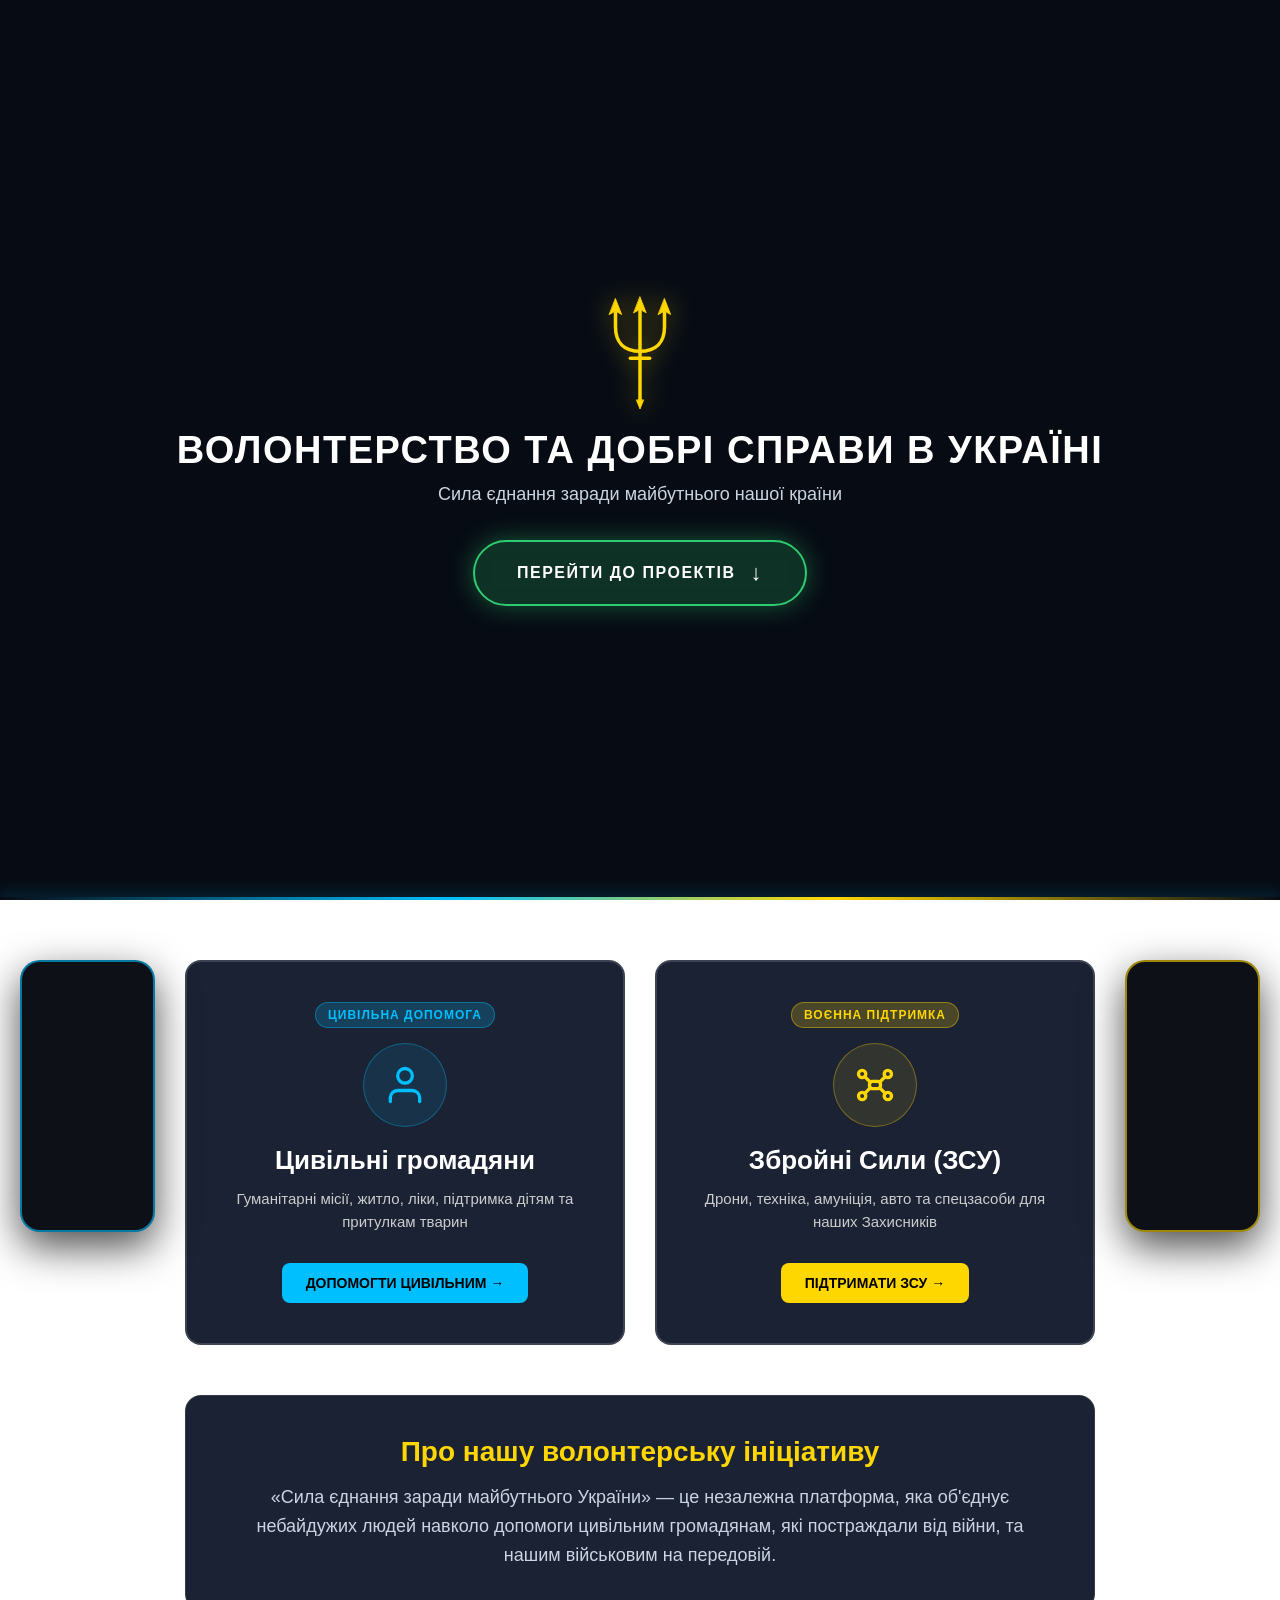
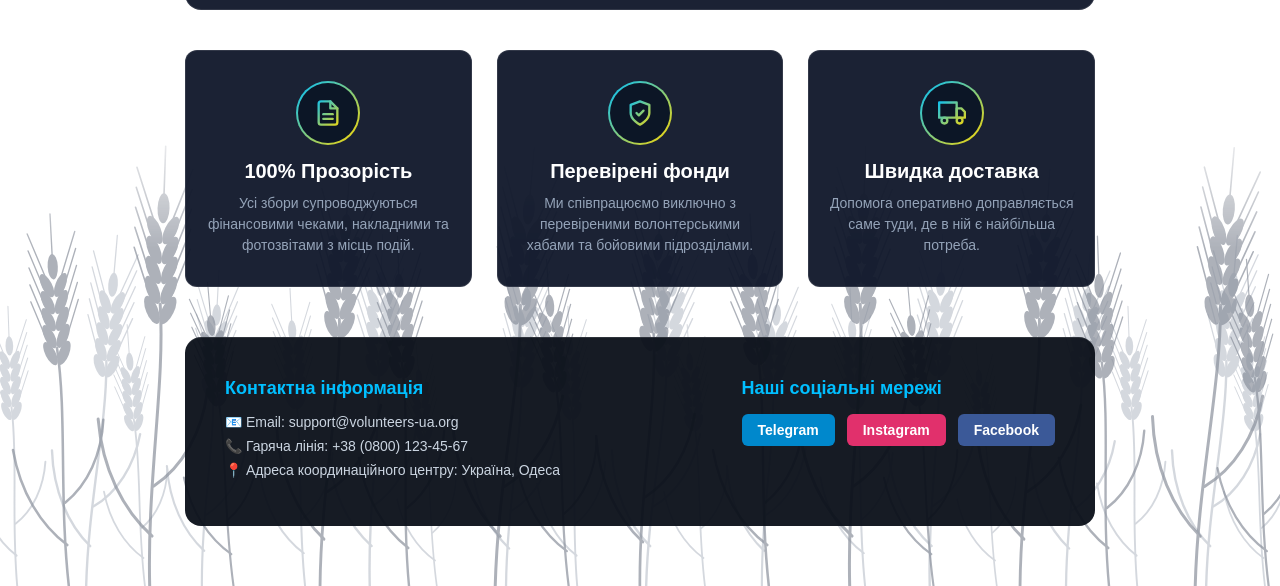
==== commit aab57c98: "New update" ====
--- a/index.html
+++ b/index.html
@@ -5,6 +5,7 @@
     <meta name="viewport" content="width=device-width, initial-scale=1.0">
     <title>Волонтерство та добрі справи в Україні</title>
     <link rel="stylesheet" href="style.css">
+    <link rel="stylesheet" href="style-extra.css">
 </head>
 <body>
 
--- a/style-extra.css
+++ b/style-extra.css
@@ -0,0 +1,13 @@
+.side-image {
+    --pw: min(465px, calc((100vw - 950px) / 2 - 30px));
+    width: var(--pw);
+    height: calc(var(--pw) * 2.013);
+}
+.left-side-img  { left:  calc(-1 * var(--pw) - 10px); }
+.right-side-img { right: calc(-1 * var(--pw) - 10px); }
+@media screen and (max-width: 1880px) {
+    .side-image { display: block; }
+}
+@media screen and (max-width: 1250px) {
+    .side-image { display: none; }
+}
